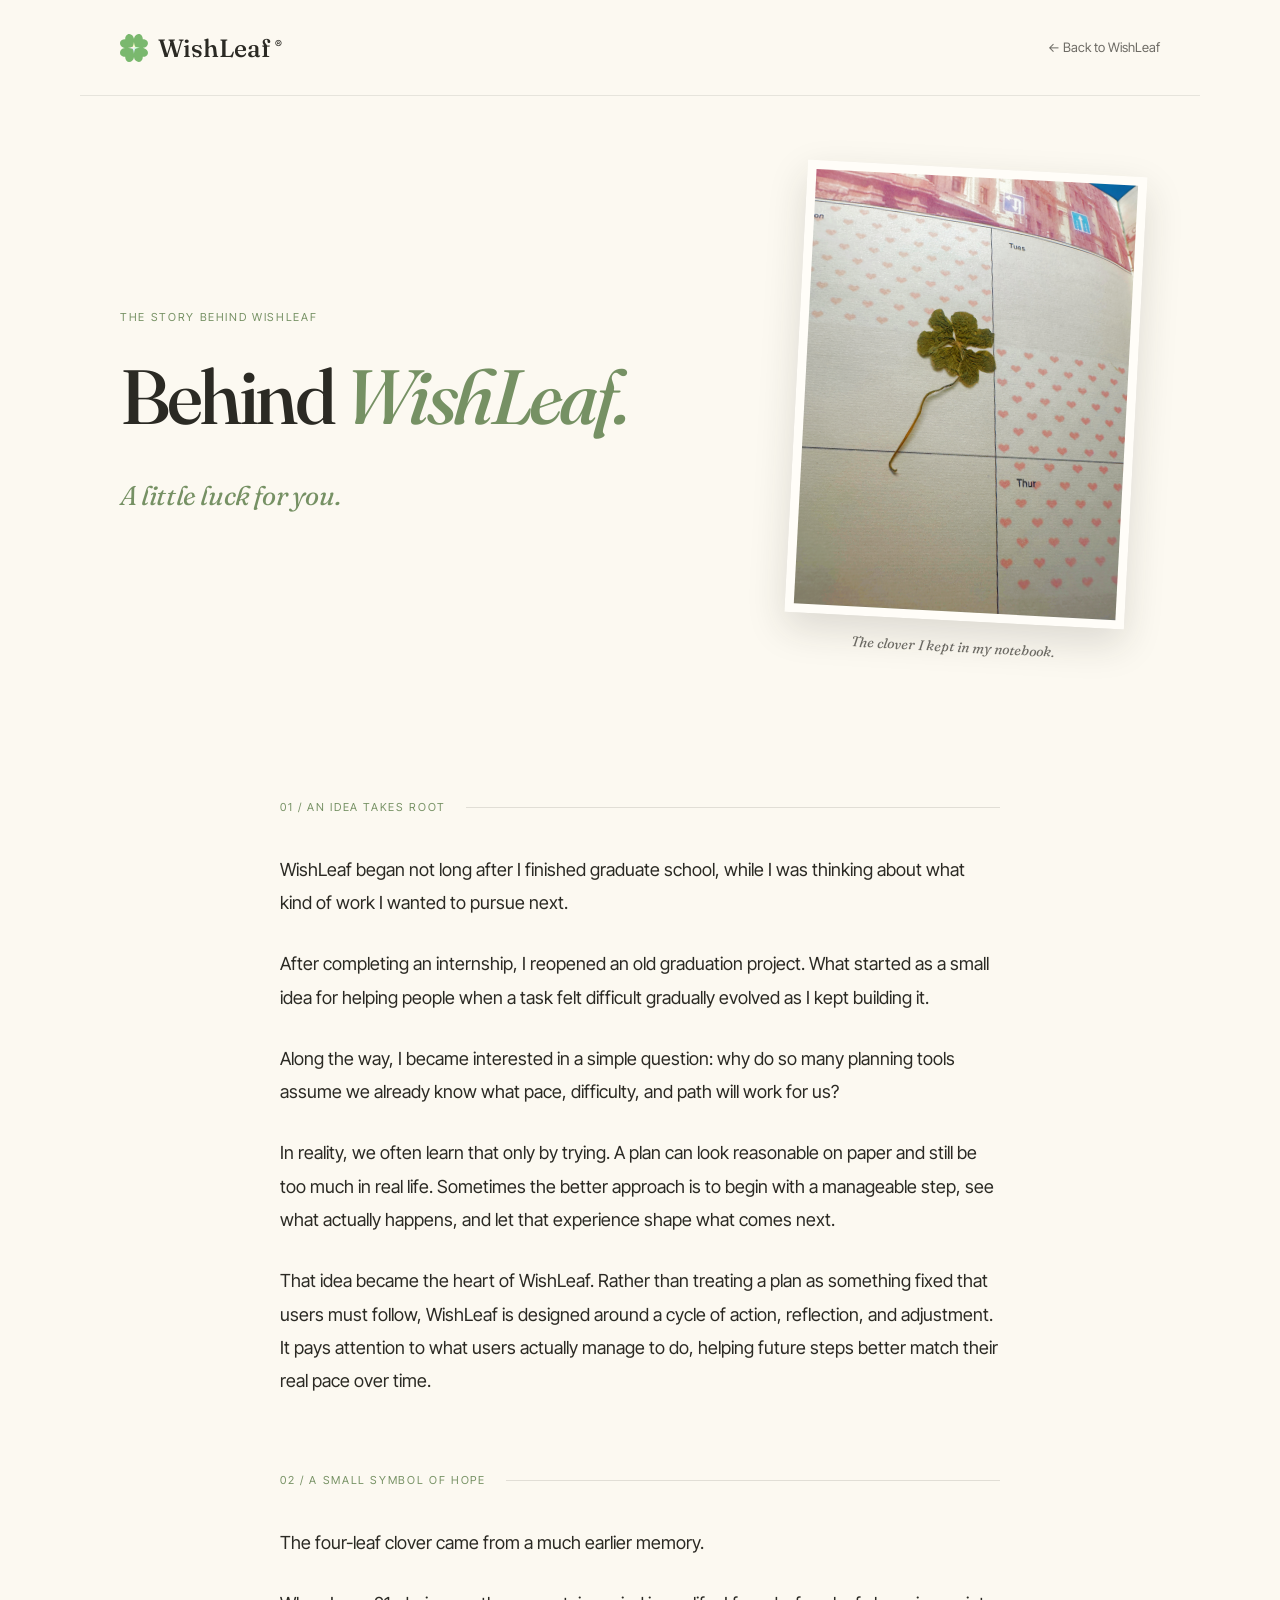
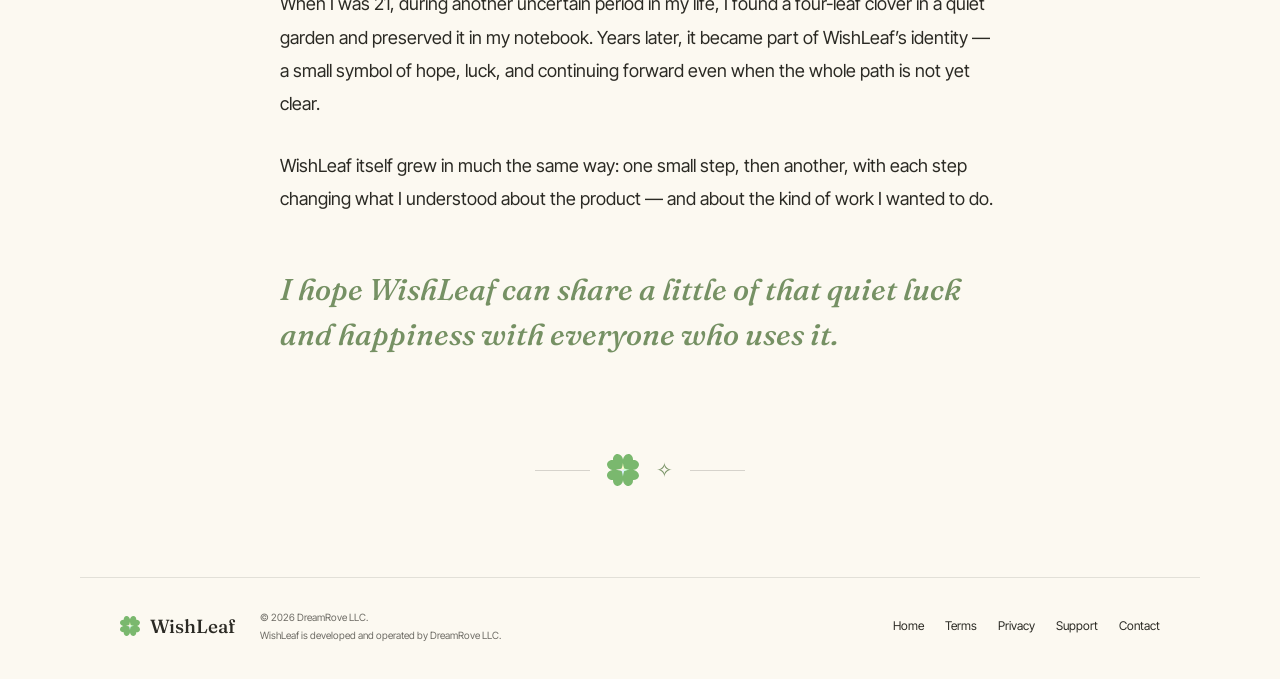
==== behind-wishleaf/index.html @ d8d088b3 "Update favicon and implement new JavaScript functionality for improved user experience - Changed fav" ====
<!doctype html>
<html lang="en">
<head>
  <base href="../">
  <meta charset="utf-8">
  <meta name="viewport" content="width=device-width, initial-scale=1">
  <meta name="theme-color" content="#FCF9F1">
  <meta name="description" content="The story behind WishLeaf: small steps, plans that grow with us, and a four-leaf clover found in a quiet garden.">
  <title>Behind WishLeaf — WishLeaf</title>
  <link rel="icon" href="./images/icon.svg" type="image/svg+xml">
  <link rel="stylesheet" href="./styles.css">
  <link rel="stylesheet" href="./behind-wishleaf/story.css">
</head>
<body>
  <a class="skip" href="#main">Skip to content</a>
  <header class="container story-header">
    <a class="brand" href="./index.html" aria-label="WishLeaf home"><img src="./images/icon.svg" alt="" width="28" height="28">WishLeaf<sup>®</sup></a>
    <a class="story-back" href="./index.html">← Back to WishLeaf</a>
  </header>

  <main id="main">
    <section class="story-hero container" aria-labelledby="story-title">
      <div class="story-heading">
        <p class="eyebrow">THE STORY BEHIND WISHLEAF</p>
        <h1 id="story-title">Behind <em>WishLeaf.</em></h1>
        <p class="story-subtitle">A little luck for you.</p>
      </div>
      <figure class="story-photo"><img src="./images/clover_bookmark.jpg" alt="A preserved four-leaf clover resting in a notebook with pink hearts" width="3024" height="4032"><figcaption>The clover I kept in my notebook.</figcaption></figure>
    </section>

    <article class="story-article" aria-label="The story behind WishLeaf">
      <div class="story-rule"><span>01 / AN IDEA TAKES ROOT</span></div>
      <p>WishLeaf began not long after I finished graduate school, while I was thinking about what kind of work I wanted to pursue next.</p>
      <p>After completing an internship, I reopened an old graduation project. What started as a small idea for helping people when a task felt difficult gradually evolved as I kept building it.</p>
      <p>Along the way, I became interested in a simple question: why do so many planning tools assume we already know what pace, difficulty, and path will work for us?</p>
      <p>In reality, we often learn that only by trying. A plan can look reasonable on paper and still be too much in real life. Sometimes the better approach is to begin with a manageable step, see what actually happens, and let that experience shape what comes next.</p>
      <p>That idea became the heart of WishLeaf. Rather than treating a plan as something fixed that users must follow, WishLeaf is designed around a cycle of action, reflection, and adjustment. It pays attention to what users actually manage to do, helping future steps better match their real pace over time.</p>

      <div class="story-rule"><span>02 / A SMALL SYMBOL OF HOPE</span></div>
      <p>The four-leaf clover came from a much earlier memory.</p>
      <p>When I was 21, during another uncertain period in my life, I found a four-leaf clover in a quiet garden and preserved it in my notebook. Years later, it became part of WishLeaf’s identity — a small symbol of hope, luck, and continuing forward even when the whole path is not yet clear.</p>
      <p>WishLeaf itself grew in much the same way: one small step, then another, with each step changing what I understood about the product — and about the kind of work I wanted to do.</p>
      <p class="story-last">I hope WishLeaf can share a little of that quiet luck and happiness with everyone who uses it.</p>
    </article>

    <div class="story-end" aria-hidden="true"><img src="./images/icon.svg" alt="" width="32" height="32"><span>✧</span></div>
  </main>

  <footer class="container story-footer"><a class="brand" href="./index.html"><img src="./images/icon.svg" alt="" width="20" height="20">WishLeaf</a><span>© 2026 DreamRove LLC.<br>WishLeaf is developed and operated by DreamRove LLC.</span><nav aria-label="Site navigation"><a href="./index.html">Home</a><a href="./terms/index.html">Terms</a><a href="./privacy/index.html">Privacy</a><a href="./support/index.html">Support</a><a href="mailto:support@wishleaf.app">Contact</a></nav></footer>
</body>
</html>
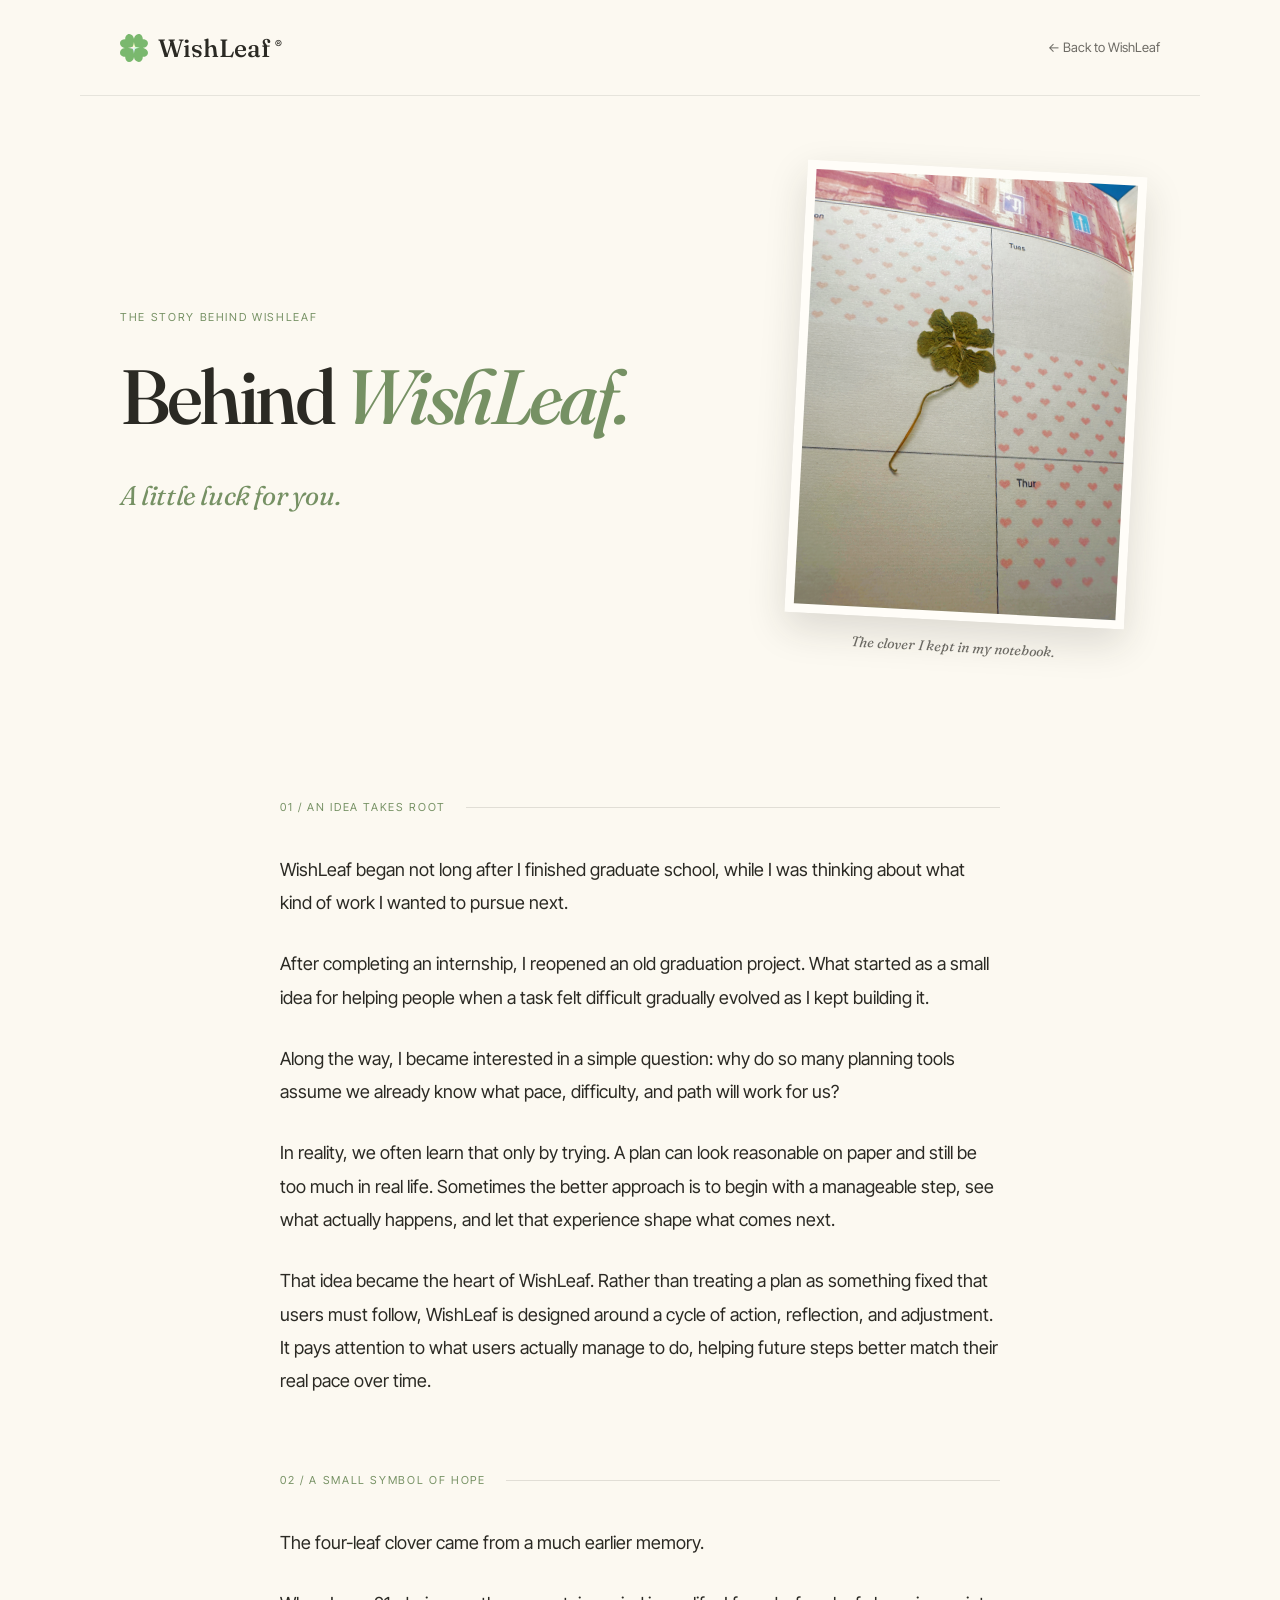
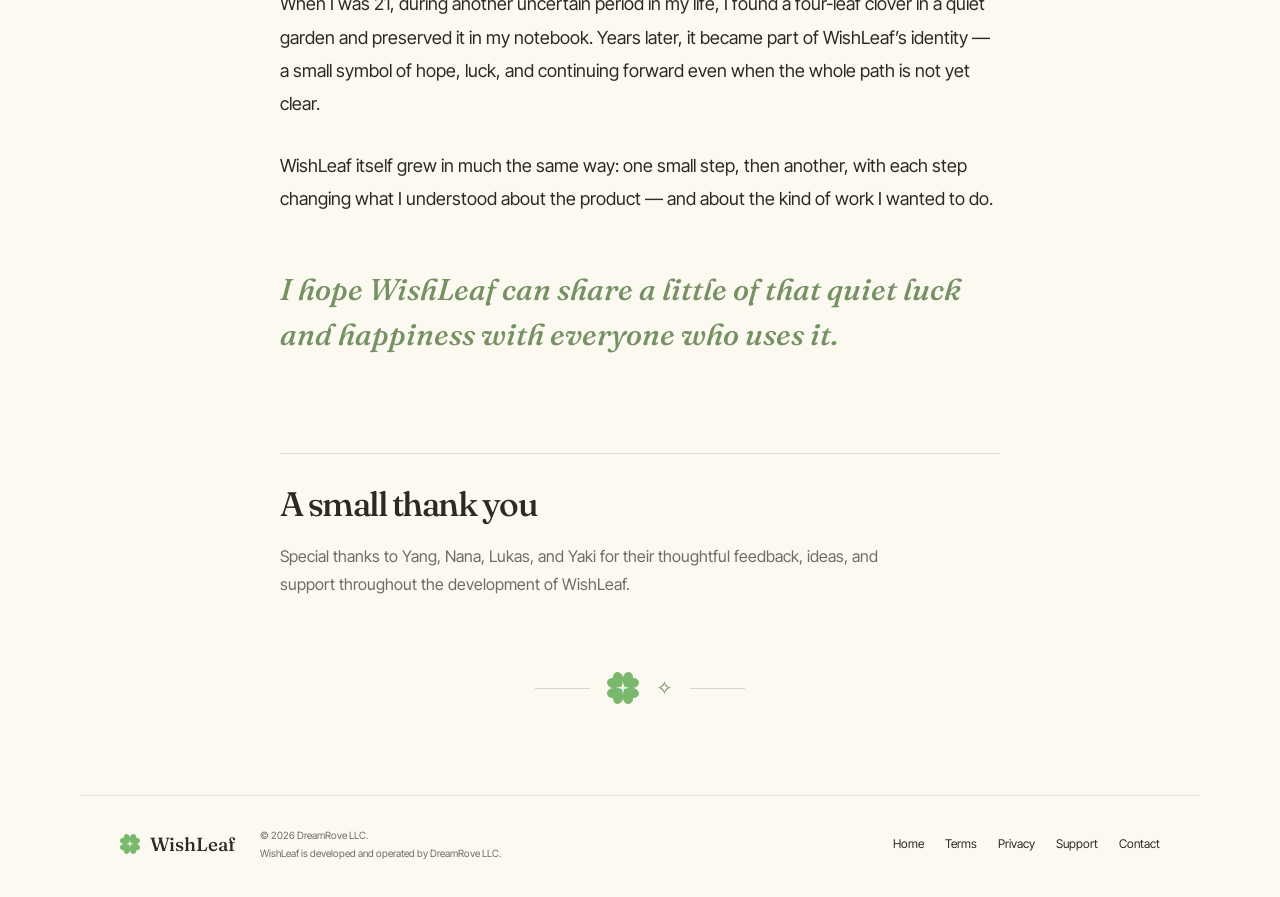
==== commit bff1e1a7: "Add gratitude section to the story page and style adjustments" ====
--- a/behind-wishleaf/index.html
+++ b/behind-wishleaf/index.html
@@ -43,6 +43,11 @@
       <p class="story-last">I hope WishLeaf can share a little of that quiet luck and happiness with everyone who uses it.</p>
     </article>
 
+    <section class="story-thanks" aria-labelledby="thanks-title">
+      <h2 id="thanks-title">A small thank you</h2>
+      <p>Special thanks to Yang, Nana, Lukas, and Yaki for their thoughtful feedback, ideas, and support throughout the development of WishLeaf.</p>
+    </section>
+
     <div class="story-end" aria-hidden="true"><img src="./images/icon.svg" alt="" width="32" height="32"><span>✧</span></div>
   </main>
 
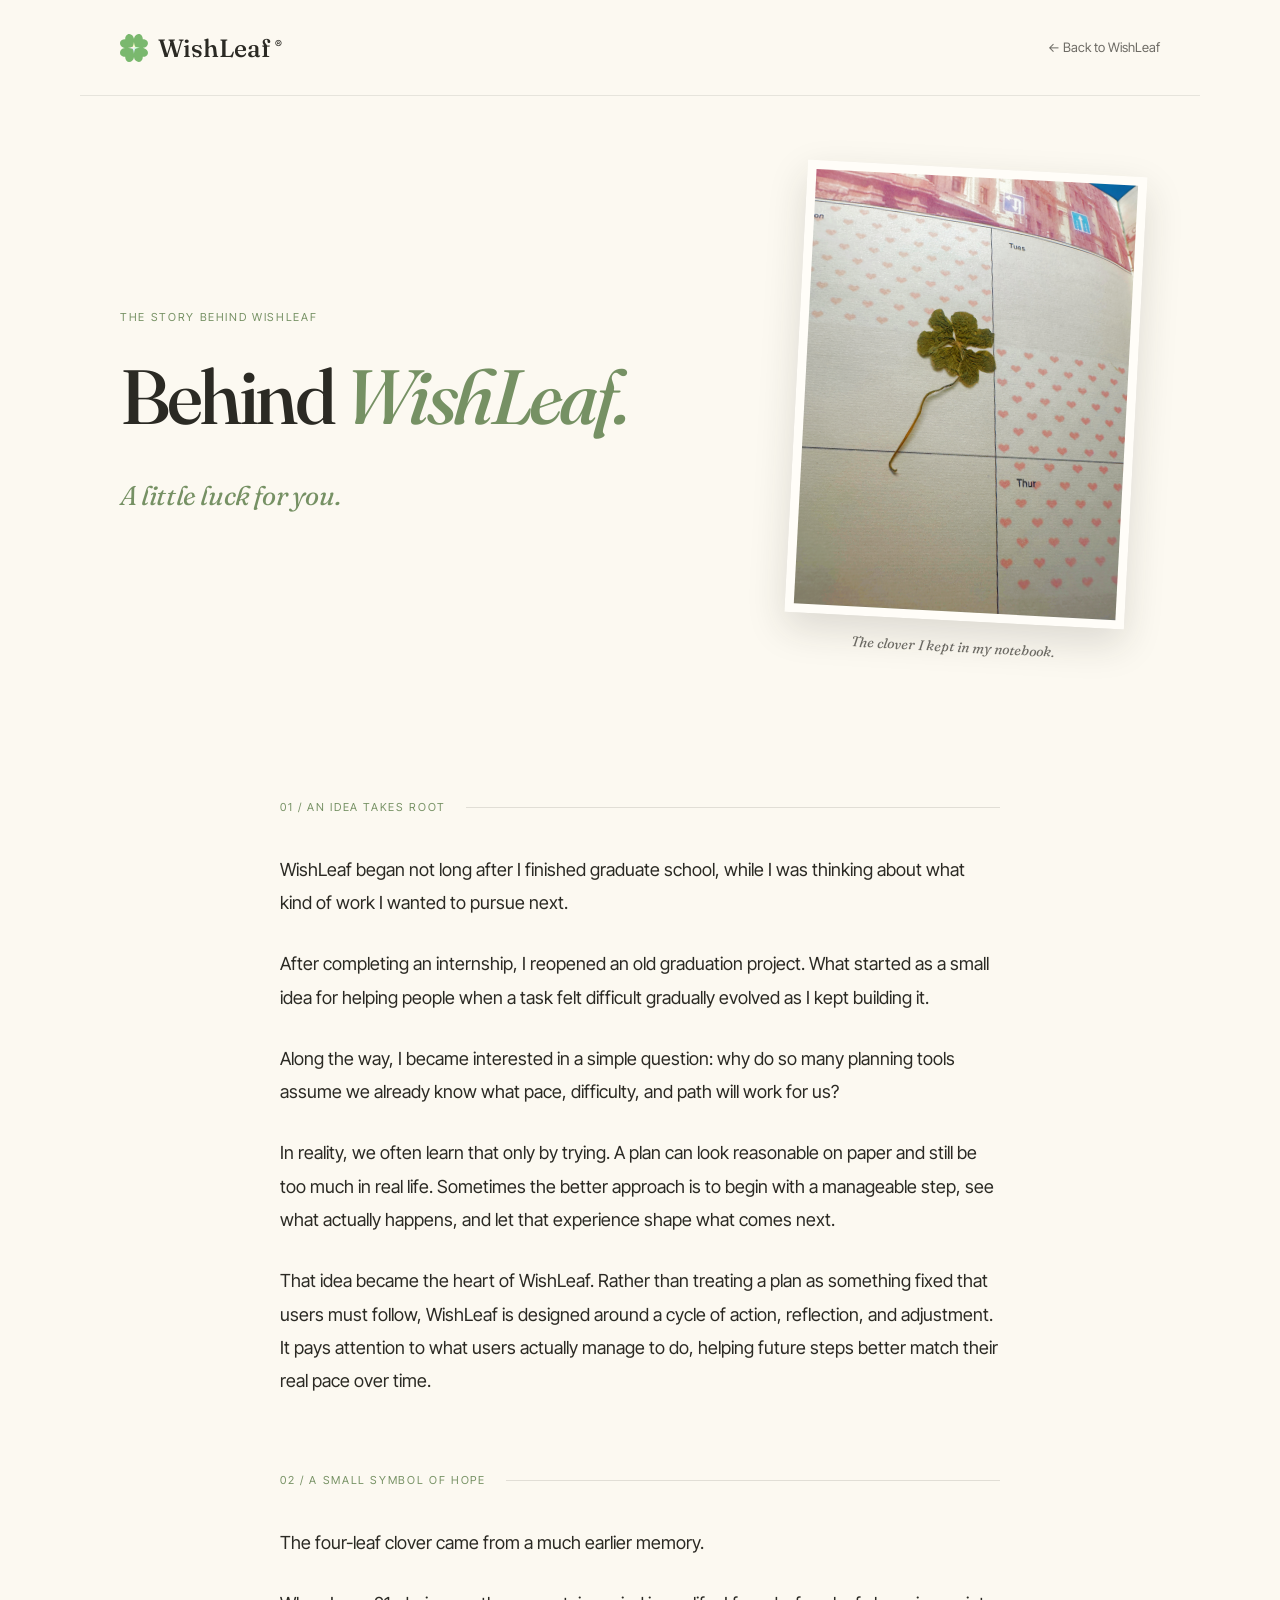
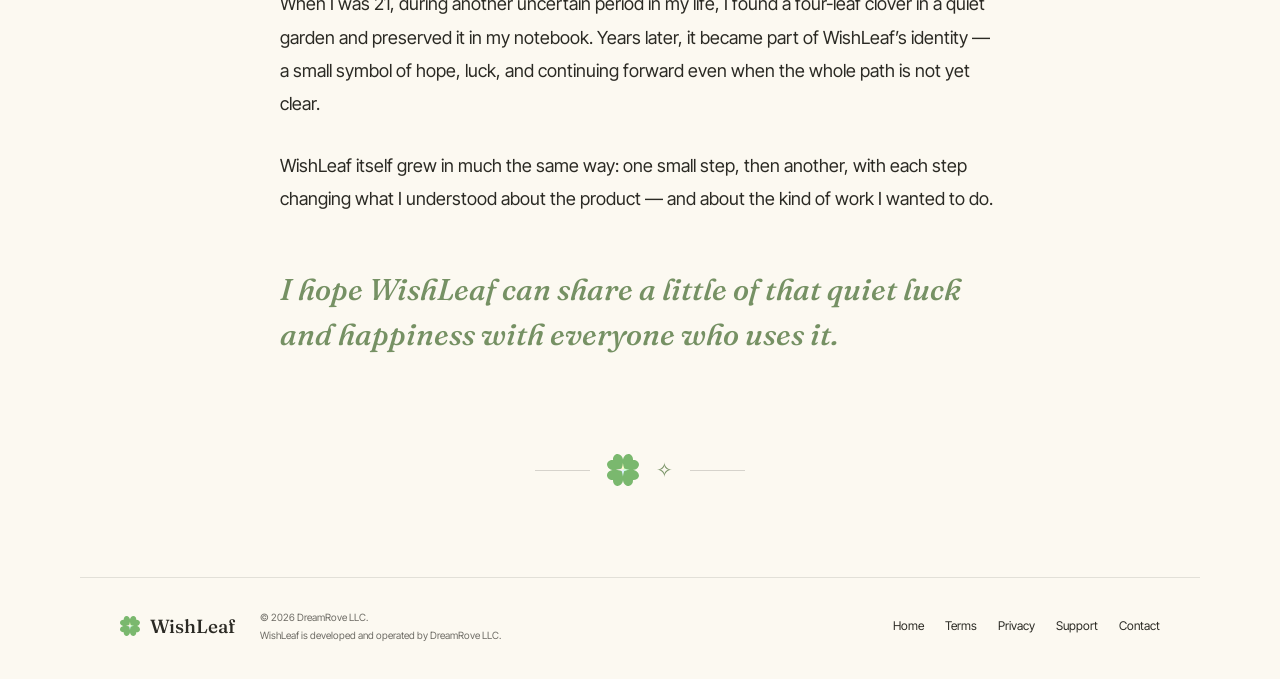
==== commit dff30992: "Remove gratitude section from the story page and adjust related styles" ====
--- a/behind-wishleaf/index.html
+++ b/behind-wishleaf/index.html
@@ -43,11 +43,6 @@
       <p class="story-last">I hope WishLeaf can share a little of that quiet luck and happiness with everyone who uses it.</p>
     </article>
 
-    <section class="story-thanks" aria-labelledby="thanks-title">
-      <h2 id="thanks-title">A small thank you</h2>
-      <p>Special thanks to Yang, Nana, Lukas, and Yaki for their thoughtful feedback, ideas, and support throughout the development of WishLeaf.</p>
-    </section>
-
     <div class="story-end" aria-hidden="true"><img src="./images/icon.svg" alt="" width="32" height="32"><span>✧</span></div>
   </main>
 
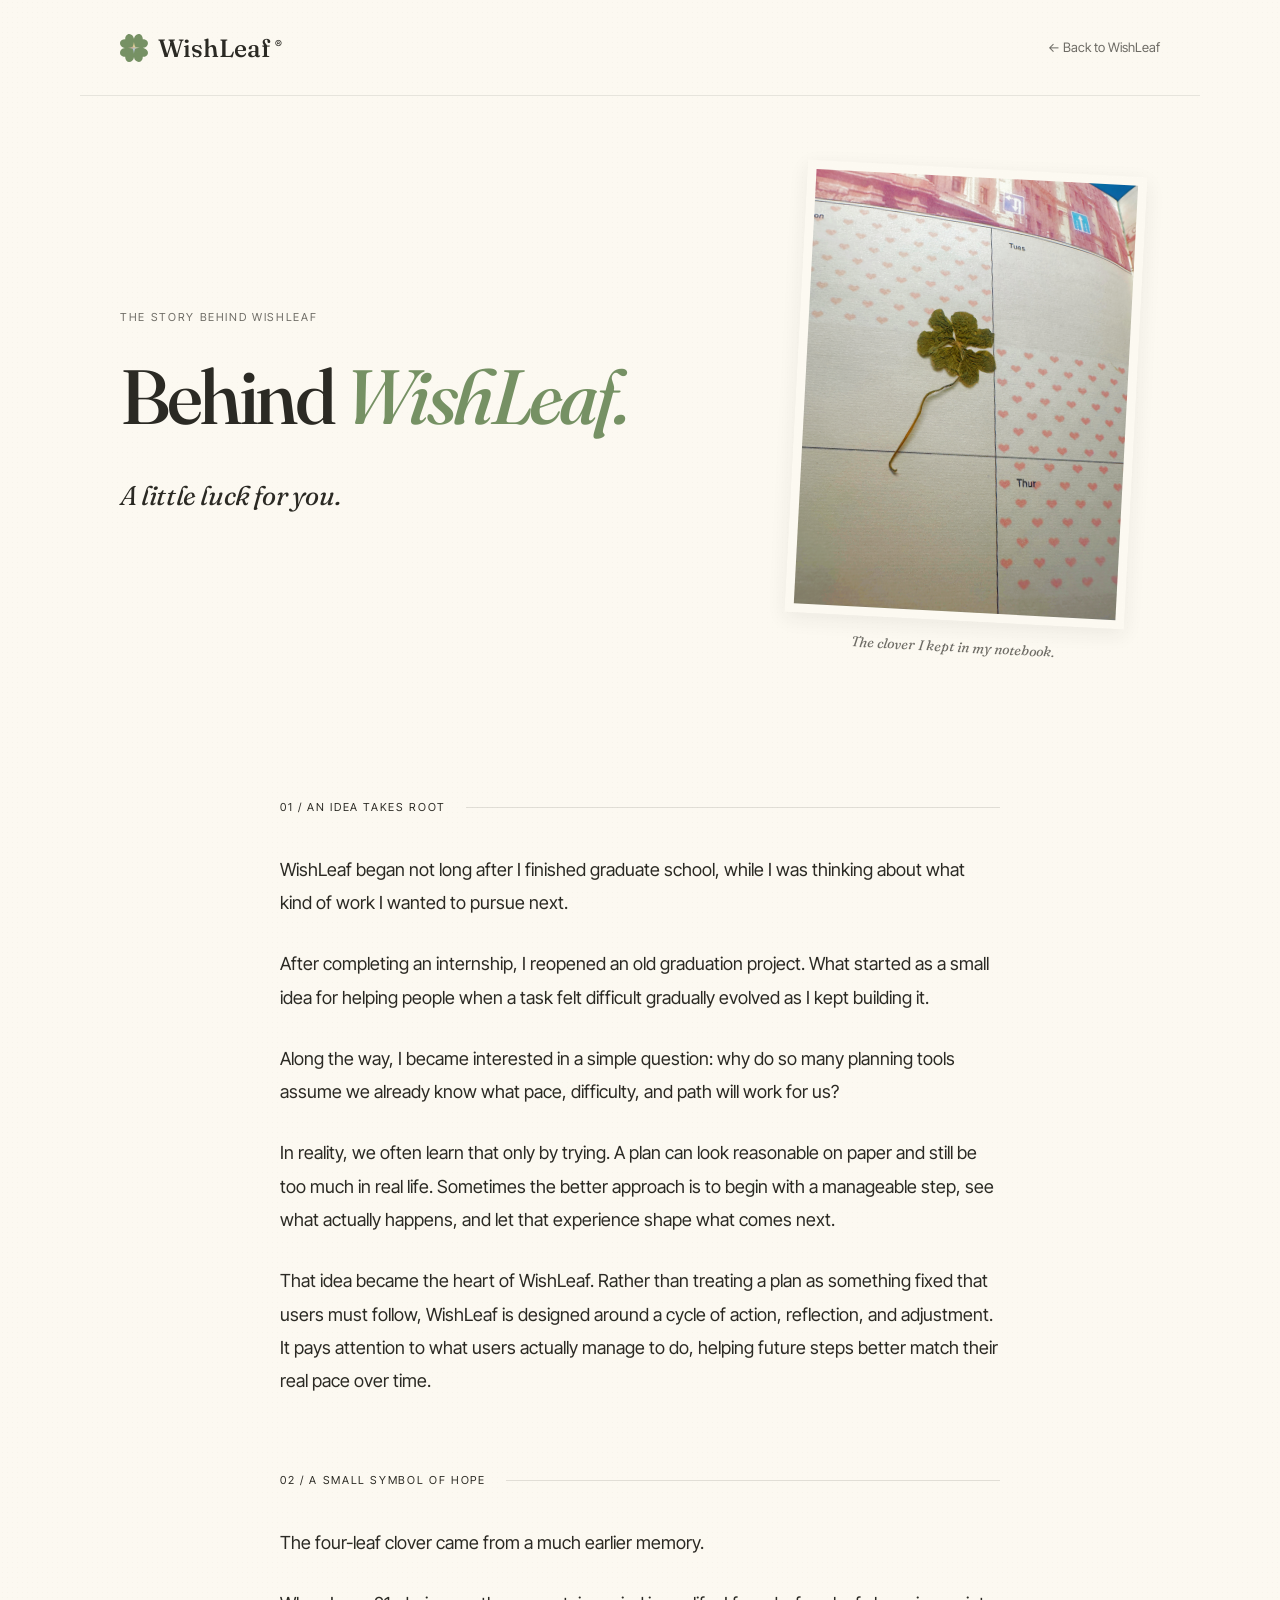
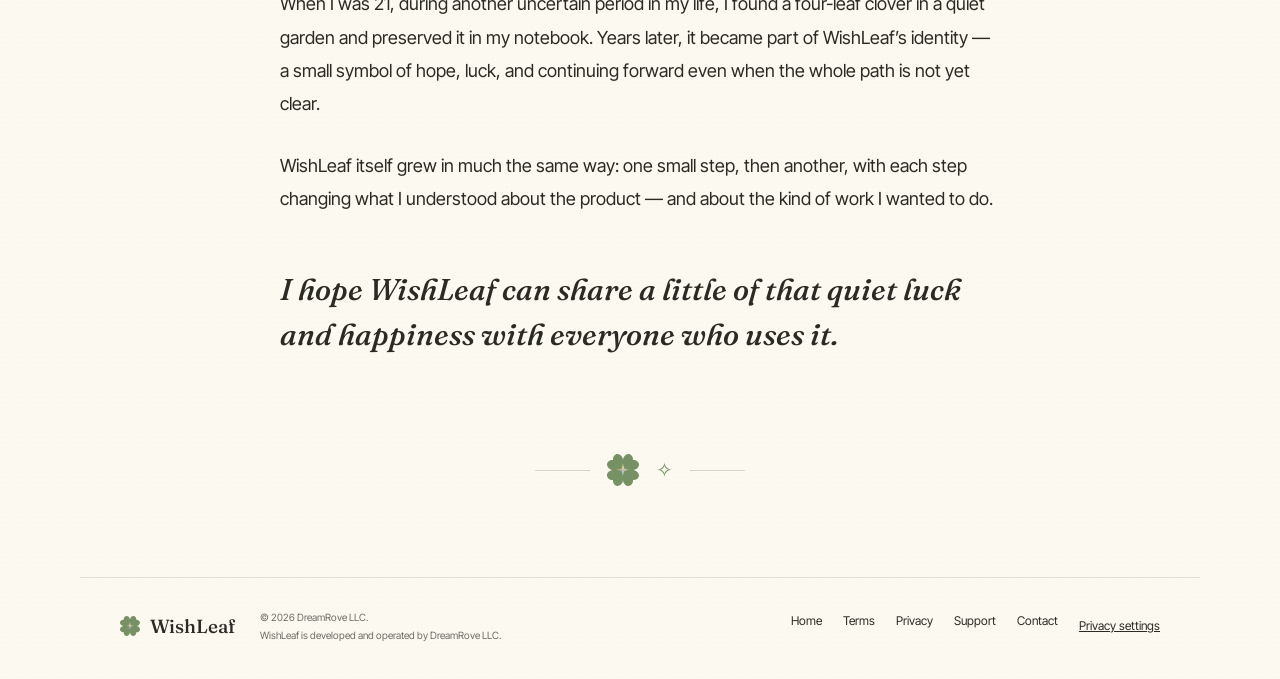
==== commit 7271d04d: "Update website features and align interactive previews with the app" ====
--- a/behind-wishleaf/index.html
+++ b/behind-wishleaf/index.html
@@ -7,15 +7,32 @@
   <meta name="theme-color" content="#FCF9F1">
   <meta name="description" content="The story behind WishLeaf: small steps, plans that grow with us, and a four-leaf clover found in a quiet garden.">
   <title>Behind WishLeaf — WishLeaf</title>
+  <meta name="robots" content="index, follow, max-image-preview:large">
+  <link rel="canonical" href="https://wishleaf.app/behind-wishleaf/">
+  <meta property="og:type" content="website">
+  <meta property="og:site_name" content="WishLeaf">
+  <meta property="og:title" content="Behind WishLeaf — WishLeaf">
+  <meta property="og:description" content="The story behind WishLeaf: small steps, plans that grow with us, and a four-leaf clover found in a quiet garden.">
+  <meta property="og:url" content="https://wishleaf.app/behind-wishleaf/">
+  <meta property="og:image" content="https://wishleaf.app/images/clover_bookmark.jpg">
+  <meta property="og:image:alt" content="A preserved four-leaf clover resting in a notebook with pink hearts">
+  <meta name="twitter:card" content="summary">
+  <meta name="twitter:title" content="Behind WishLeaf — WishLeaf">
+  <meta name="twitter:description" content="The story behind WishLeaf: small steps, plans that grow with us, and a four-leaf clover found in a quiet garden.">
+  <meta name="twitter:image" content="https://wishleaf.app/images/clover_bookmark.jpg">
+  <meta name="twitter:image:alt" content="A preserved four-leaf clover resting in a notebook with pink hearts">
   <link rel="icon" href="./images/icon.svg" type="image/svg+xml">
   <link rel="stylesheet" href="./styles.css">
   <link rel="stylesheet" href="./behind-wishleaf/story.css">
+  <link rel="stylesheet" href="./analytics.css">
+  <script src="./analytics-config.js" defer></script>
+  <script src="./analytics.js" defer></script>
 </head>
 <body>
   <a class="skip" href="#main">Skip to content</a>
   <header class="container story-header">
-    <a class="brand" href="./index.html" aria-label="WishLeaf home"><img src="./images/icon.svg" alt="" width="28" height="28">WishLeaf<sup>®</sup></a>
-    <a class="story-back" href="./index.html">← Back to WishLeaf</a>
+    <a class="brand" href="./" aria-label="WishLeaf home"><img src="./images/icon.svg" alt="" width="28" height="28">WishLeaf<sup>®</sup></a>
+    <a class="story-back" href="./">← Back to WishLeaf</a>
   </header>
 
   <main id="main">
@@ -46,6 +63,6 @@
     <div class="story-end" aria-hidden="true"><img src="./images/icon.svg" alt="" width="32" height="32"><span>✧</span></div>
   </main>
 
-  <footer class="container story-footer"><a class="brand" href="./index.html"><img src="./images/icon.svg" alt="" width="20" height="20">WishLeaf</a><span>© 2026 DreamRove LLC.<br>WishLeaf is developed and operated by DreamRove LLC.</span><nav aria-label="Site navigation"><a href="./index.html">Home</a><a href="./terms/index.html">Terms</a><a href="./privacy/index.html">Privacy</a><a href="./support/index.html">Support</a><a href="mailto:support@wishleaf.app">Contact</a></nav></footer>
+  <footer class="container story-footer"><a class="brand" href="./"><img src="./images/icon.svg" alt="" width="20" height="20">WishLeaf</a><span>© 2026 DreamRove LLC.<br>WishLeaf is developed and operated by DreamRove LLC.</span><nav aria-label="Site navigation"><a href="./">Home</a><a href="./terms/">Terms</a><a href="./privacy/">Privacy</a><a href="./support/">Support</a><a href="mailto:support@wishleaf.app">Contact</a></nav></footer>
 </body>
 </html>
